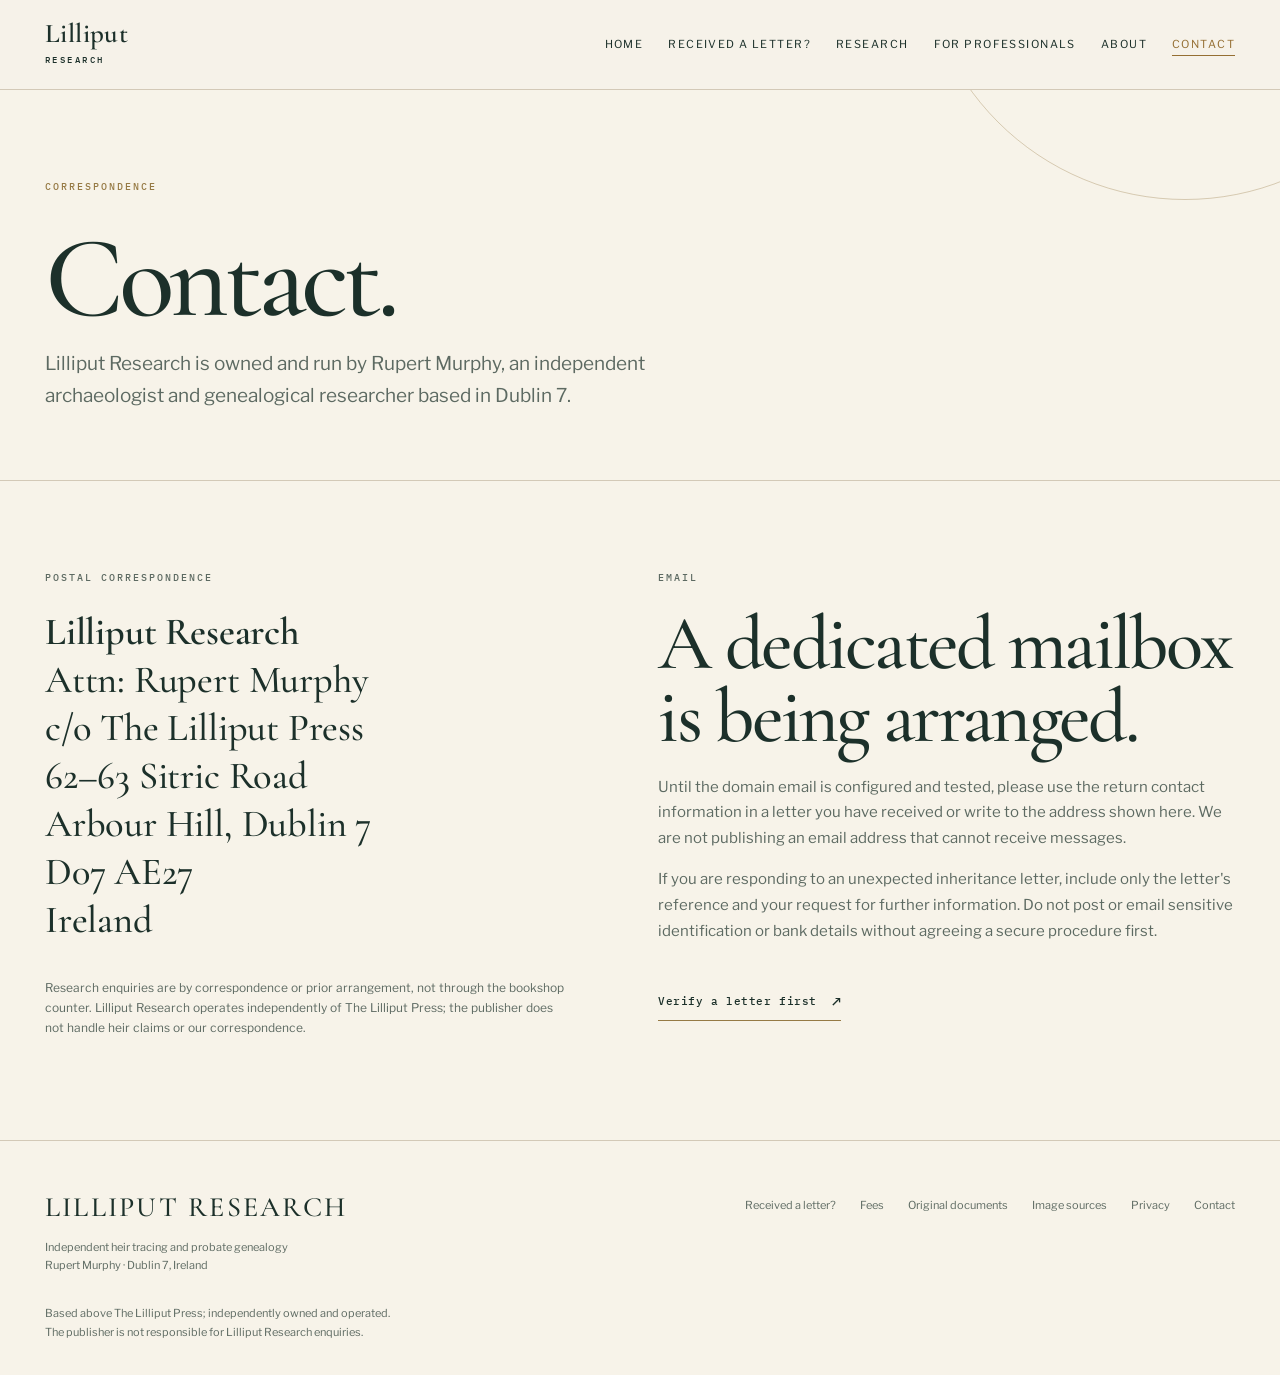
==== contact.html @ 7e323b59 "Add heir letter verification, professional routes, fees and contact pages" ====
<!doctype html><html lang="en"><head>
<meta charset="utf-8"><meta name="viewport" content="width=device-width,initial-scale=1">
<meta name="robots" content="noindex, nofollow">
<meta name="theme-color" content="#1c302a">
<meta name="description" content="Postal and contact details for Lilliput Research, an independent Dublin heir-research practice.">
<title>Contact · Lilliput Research</title>
<link rel="preconnect" href="https://fonts.googleapis.com"><link rel="preconnect" href="https://fonts.gstatic.com" crossorigin>
<link href="https://fonts.googleapis.com/css2?family=Cormorant+Garamond:wght@400;500;600&family=Libre+Franklin:wght@400;500;600&family=IBM+Plex+Mono:wght@400;500&display=swap" rel="stylesheet">
<link rel="stylesheet" href="site.css"></head><body>
<a class="skip-link" href="#main">Skip to content</a>
<header class="top"><div class="shell"><a class="word" href="index.html">Lilliput<span>Research</span></a><nav aria-label="Main navigation"><a href="index.html">Home</a><a href="letters.html">Received a letter?</a><a href="research.html">Research</a><a href="professionals.html">For professionals</a><a href="practice.html">About</a><a href="contact.html" aria-current="page">Contact</a></nav></div></header>
<main id="main"><section class="page-head"><div class="shell"><p class="eyebrow">Correspondence</p>
<h1 class="page-title">Contact.</h1>
<p class="page-intro">Lilliput Research is owned and run by Rupert Murphy, an independent archaeologist and genealogical researcher based in Dublin 7.</p></div></section>
<section class="section"><div class="shell contact-grid">
<div><p class="eyebrow">Postal correspondence</p><address class="postal-address">
<strong>Lilliput Research</strong><br>Attn: Rupert Murphy<br>c/o The Lilliput Press<br>62–63 Sitric Road<br>Arbour Hill, Dublin 7<br>D07 AE27<br>Ireland</address>
<p class="contact-note">Research enquiries are by correspondence or prior arrangement, not through the bookshop counter. Lilliput Research operates independently of The Lilliput Press; the publisher does not handle heir claims or our correspondence.</p></div>
<div><p class="eyebrow">Email</p><h2 class="contact-heading">A dedicated mailbox is being arranged.</h2>
<p>Until the domain email is configured and tested, please use the return contact information in a letter you have received or write to the address shown here. We are not publishing an email address that cannot receive messages.</p>
<p>If you are responding to an unexpected inheritance letter, include only the letter's reference and your request for further information. Do not post or email sensitive identification or bank details without agreeing a secure procedure first.</p>
<a class="inline-link" href="verify.html">Verify a letter first</a>
</div></div></section></main>
<footer><div class="shell">
 <div><a class="footbrand" href="index.html">Lilliput Research</a><p class="footer-small">Independent heir tracing and probate genealogy<br>Rupert Murphy · Dublin 7, Ireland</p></div>
 <div class="footlinks"><a href="letters.html">Received a letter?</a><a href="fees.html">Fees</a><a href="documents.html">Original documents</a><a href="sources.html">Image sources</a><a href="privacy.html">Privacy</a><a href="contact.html">Contact</a></div>
 <p class="footer-small">Based above The Lilliput Press; independently owned and operated.<br>The publisher is not responsible for Lilliput Research enquiries.</p>
 </div></footer>
</body></html>
---- site.css ----
:root{
 --ink:#1c302a;--soft:#5d6a62;--paper:#f7f3e9;--white:#fcf9f1;--brass:#967a45;--line:#d3c9b7;--mono:"IBM Plex Mono",monospace;
 --display:"Cormorant Garamond",Georgia,serif;--body:"Libre Franklin",Arial,sans-serif;--phi:1.618;
}
*,*::before,*::after{box-sizing:border-box}
html{scroll-behavior:smooth}
body{margin:0;background:var(--paper);color:var(--ink);font:400 15px/1.72 var(--body);-webkit-font-smoothing:antialiased}
a{color:inherit;text-decoration-thickness:1px;text-underline-offset:4px}
a:focus-visible,summary:focus-visible{outline:2px solid var(--brass);outline-offset:4px}
.shell{width:min(1190px,calc(100% - 64px));margin:auto}
.top{position:relative;z-index:5;border-bottom:1px solid var(--line);background:rgba(247,243,233,.94)}
.top .shell{min-height:89px;display:flex;align-items:center;justify-content:space-between;gap:34px}
.word{font:600 27px/.9 var(--display);letter-spacing:.015em;text-decoration:none;white-space:nowrap}
.word span{display:block;font:500 9px/1.6 var(--mono);text-transform:uppercase;letter-spacing:.27em;margin-top:7px}
nav{display:flex;align-items:center;flex-wrap:wrap;gap:11px 25px}
nav a{font-size:11px;text-transform:uppercase;letter-spacing:.13em;text-decoration:none;white-space:nowrap}
nav a:hover,nav a[aria-current=page]{color:#956f33;text-decoration:underline;text-underline-offset:7px}
.eyebrow,.folio,.overline{font:500 10px/1.5 var(--mono);text-transform:uppercase;letter-spacing:.2em;color:var(--brass)}
.eyebrow{margin:0 0 21px}
.underbar{border-top:1px solid var(--line)}
.hero{position:relative;isolation:isolate;min-height:700px;display:grid;place-items:center;overflow:hidden}
.hero .shell{position:relative;z-index:2;padding:88px 0 110px}
.hero::before{content:"";position:absolute;inset:0 0 0 43%;background:linear-gradient(90deg,rgba(247,243,233,.96) 0%,rgba(247,243,233,.23) 72%),url('assets/register.webp') center/cover no-repeat;opacity:.64;filter:sepia(.16);z-index:-1}
.hero::after{content:"";position:absolute;border:1px solid rgba(150,122,69,.52);border-radius:50%;width:880px;height:640px;right:-260px;top:-300px;transform:rotate(-20deg);pointer-events:none;z-index:0}
.hero-title{font:500 clamp(100px,15vw,199px)/.70 var(--display);letter-spacing:-.057em;text-transform:uppercase;max-width:780px;margin:36px 0 38px}
.hero-title span{display:block}
.hero-title span +span{margin-left:clamp(0px,2.25vw,32px)}
.hero-desc{font:400 clamp(23px,2.5vw,37px)/1.21 var(--display);max-width:485px;letter-spacing:-.008em;margin:40px 0 23px}
.hero-small{max-width:470px;color:var(--soft);font-size:13px;line-height:1.75}
.inline-link{font:500 11px/1.8 var(--mono);text-decoration:none;letter-spacing:.05em;border-bottom:1px solid var(--brass);padding-bottom:5px;display:inline-flex;gap:15px;align-items:center;margin-top:29px}
.inline-link::after{content:"↗";font-size:15px}
.arched-rule{width:100%;height:90px;display:block;stroke:var(--brass);stroke-width:.65;fill:none;opacity:.55}
.section{padding:89px 0;border-top:1px solid var(--line)}
.section h2,.page-title{font:500 clamp(50px,6vw,87px)/.95 var(--display);letter-spacing:-.035em;margin:0 0 21px}
.section p,.page-intro{max-width:630px;color:var(--soft)}
.chapter-line{margin:0 0 21px}
.lead-image{display:block;width:100%;height:100%;object-fit:cover;filter:grayscale(.2) sepia(.12)}
.image-pane{position:relative;overflow:hidden;background:#e2ddce}
.image-pane::after{content:"";position:absolute;inset:0;border:1px solid rgba(150,122,69,.12);pointer-events:none}
.editorial-grid{display:grid;grid-template-columns:minmax(0,1.618fr) minmax(260px,1fr);gap:55px;align-items:center}
.editorial-grid.reverse{grid-template-columns:minmax(260px,1fr) minmax(0,1.618fr)}
.image-pane.tall{aspect-ratio:5/6;max-height:600px}
.image-pane.wide{aspect-ratio:1.618}
.chapter-links{display:grid;grid-template-columns:repeat(3,minmax(0,1fr));gap:34px;margin-top:55px}
.chapter-links a{display:block;text-decoration:none;border-top:1px solid var(--brass);padding-top:21px}
.chapter-links strong{font:500 30px/.99 var(--display);letter-spacing:-.02em;display:block}
.chapter-links span{display:block;font:400 12px/1.7 var(--body);color:var(--soft);margin-top:13px}
.page-intro{font:400 19px/1.65 var(--body);max-width:680px;margin:0}
.page-head{padding:89px 0 69px;position:relative;overflow:hidden}
.page-head .shell{position:relative;z-index:1}
.page-head::after{content:"";width:530px;height:530px;border:1px solid rgba(150,122,69,.34);border-radius:50%;position:absolute;top:-420px;right:-170px;pointer-events:none}
.page-title{font-size:clamp(65px,9vw,125px);line-height:.85;letter-spacing:-.046em}
.page-head .eyebrow{margin-bottom:34px}
.essay{display:grid;grid-template-columns:1fr 1.618fr;gap:55px;align-items:start}
.essay .aside-title{font:500 34px/1 var(--display);margin:0}
.essay .copy p{max-width:650px;margin:0 0 21px}
.copy h3{font:500 38px/1.1 var(--display);margin:55px 0 13px}
.copy h3:first-child{margin-top:0}
.copy p{color:var(--soft)}
.proof-list{padding:0;list-style:none;counter-reset:steps}
.proof-list li{counter-increment:steps;display:grid;grid-template-columns:55px 1fr;gap:21px;padding:21px 0;border-top:1px solid var(--line)}
.proof-list li::before{content:counter(steps,decimal-leading-zero);font:500 12px var(--mono);color:var(--brass)}
.proof-list b{display:block;font:500 27px/1 var(--display)}
.proof-list span{display:block;margin-top:9px;font-size:13px;color:var(--soft)}
.paper-bleed{height:420px;overflow:hidden;position:relative}
.paper-bleed img{width:100%;height:100%;object-fit:cover;object-position:center 27%;filter:grayscale(.65) sepia(.18);opacity:.79}
.paper-bleed::after{content:"";position:absolute;inset:0;background:linear-gradient(90deg,var(--paper),transparent 38%,rgba(247,243,233,.10))}
.document-mosaic{display:grid;grid-template-columns:1.618fr 1fr;grid-template-rows:410px 330px;gap:13px}
.document-mosaic .doc:first-child{grid-row:span 2}
.doc{display:block;position:relative;overflow:hidden;background:#ded7c9}
.doc img{width:100%;height:100%;object-fit:cover;object-position:center;display:block;filter:grayscale(.4) sepia(.09);transition:transform .5s ease,filter .5s ease}
.doc:hover img{transform:scale(1.015);filter:grayscale(.15)}
.doc.lit img{filter:grayscale(.2)}
.doc:focus-visible{outline:3px solid var(--brass)}
.documents-secondary{display:grid;grid-template-columns:1fr 1.618fr;gap:13px;margin-top:13px;height:290px}
.pullquote{font:italic 500 clamp(28px,3.6vw,48px)/1.12 var(--display);letter-spacing:-.014em;margin:0;max-width:740px}
.letter-block{border-top:1px solid var(--line);padding:34px 0;display:grid;grid-template-columns:1fr 1.618fr;gap:55px}
.letter-block h2{font:500 38px/1.05 var(--display);margin:0}
.letter-block p{margin:0 0 18px;color:var(--soft)}
.faq details{border-top:1px solid var(--line);padding:21px 0}
.faq summary{font:500 25px/1.2 var(--display);cursor:pointer;list-style:none;position:relative;padding-right:34px}
.faq summary::after{content:"+";position:absolute;right:0;top:0;font:400 20px var(--mono);color:var(--brass)}
.faq details[open] summary::after{content:"−"}
.faq summary::-webkit-details-marker{display:none}
.faq p{font-size:13px;color:var(--soft);max-width:670px;margin:13px 0 0}
.facts{display:grid;grid-template-columns:1fr 1.618fr;gap:55px;max-width:950px}
.facts p{margin:0 0 21px;color:var(--soft)}
footer{border-top:1px solid var(--line);padding:55px 0 34px;font-size:11px;color:var(--soft)}
footer .shell{display:flex;justify-content:space-between;gap:13px 34px;flex-wrap:wrap}
footer a{text-decoration:none}footer a:hover{text-decoration:underline}
.footbrand{font:500 28px/.8 var(--display);color:var(--ink);letter-spacing:.08em;text-transform:uppercase}
.footlinks{display:flex;gap:24px;flex-wrap:wrap}
.thin{font-weight:400}
.sources{font-size:13px;max-width:690px;color:var(--soft)}
.sources li{margin:20px 0}
.sources a{text-decoration:underline}
.sr-only{position:absolute!important;width:1px;height:1px;overflow:hidden;clip:rect(0,0,0,0);white-space:nowrap}
@media(max-width:850px){
.shell{width:min(100% - 42px,1190px)}
.top .shell{padding:21px 0;align-items:start;flex-direction:column;gap:21px}
nav{gap:13px 19px}
.hero{min-height:600px}.hero .shell{padding:69px 0 89px}
.hero-title{font-size:clamp(75px,15.5vw,140px)}
.editorial-grid,.editorial-grid.reverse{grid-template-columns:1.2fr 1fr;gap:34px}
.document-mosaic{grid-template-rows:320px 280px}
}
@media(max-width:600px){
.shell{width:calc(100% - 42px)}
.hero::before{inset:12% -30% 10% 8%;opacity:.16}
.hero .shell{padding:68px 0 68px}
.hero-title{font-size:clamp(62px,18.7vw,110px);margin:40px 0 34px}
.hero-title span +span{margin-left:0}
.hero-desc{max-width:360px;font-size:29px}
.hero::after{width:480px;height:350px;right:-320px;top:-200px}
.section{padding:55px 0}
.section h2{font-size:58px}
.editorial-grid,.editorial-grid.reverse,.essay,.letter-block,.facts{grid-template-columns:1fr;gap:25px}
.chapter-links{grid-template-columns:1fr;gap:25px;margin-top:34px}
.page-head{padding:68px 0 55px}
.page-title{font-size:clamp(65px,15vw,95px)}
.essay .copy h3{margin-top:34px}
.document-mosaic{display:grid;grid-template-columns:1fr 1fr;grid-template-rows:270px 250px}
.document-mosaic .doc:first-child{grid-row:span 2}
.documents-secondary{height:180px}
.paper-bleed{height:280px}
.footer .shell,footer .shell{display:grid}
}
@media(max-width:380px){.hero-title{font-size:61px}.document-mosaic{grid-template-rows:225px 210px}}
@media(prefers-reduced-motion:reduce){html{scroll-behavior:auto}.doc img{transition:none}}

/* Practical routes borrowed from established probate-genealogy user journeys,
   with original Lilliput editorial presentation and no third-party branding. */
.skip-link{position:absolute;left:21px;top:-110px;background:var(--ink);color:white;padding:10px 16px;z-index:20}
.skip-link:focus{top:12px}
.hero-choices,.page-actions{display:flex;gap:13px;flex-wrap:wrap;align-items:center;margin-top:29px}
.choice-primary,.choice-secondary{display:inline-flex;align-items:center;justify-content:space-between;gap:22px;
padding:15px 21px;font:500 12px/1.45 var(--body);text-decoration:none;letter-spacing:.01em;
border:1px solid var(--ink);border-radius:2px 13px 2px 8px;min-height:50px;transition:background .17s ease}
.choice-primary{background:var(--ink);color:var(--paper)}
.choice-secondary{color:var(--ink);background:rgba(247,243,233,.72);border-color:var(--line)}
.choice-primary:hover{background:#305047}
.choice-secondary:hover{background:var(--white)}
.choice-primary span,.choice-secondary span{font:500 17px var(--mono)}
.audience-band{padding:55px 0;border-top:1px solid var(--line);border-bottom:1px solid var(--line)}
.audience-grid{display:grid;grid-template-columns:minmax(0,1fr) minmax(0,1fr);gap:34px}
.audience-route{position:relative;text-decoration:none;display:flex;flex-direction:column;align-items:flex-start;
padding:24px 38px 34px 0;border-top:1px solid var(--brass)}
.audience-route strong{display:block;font:500 clamp(34px,3.3vw,47px)/1.05 var(--display);letter-spacing:-.02em;margin:11px 0 15px}
.audience-route>span:not(.eyebrow){font-size:13px;color:var(--soft);max-width:360px}
.audience-route b{font:400 24px var(--mono);position:absolute;right:15px;top:26px;color:var(--brass)}
.audience-route:hover strong{text-decoration:underline;text-decoration-color:var(--brass);text-decoration-thickness:1px;text-underline-offset:7px}
.assurance-band{border-bottom:1px solid var(--line);padding:20px 0}
.assurance-band .shell{display:flex;flex-wrap:wrap;gap:13px 34px;justify-content:space-between}
.assurance-band span{font:500 10px/1.6 var(--mono);letter-spacing:.02em;color:var(--soft)}
.page-actions{margin-top:34px}
.trust-strip{padding-top:15px}
.postal-address{font:500 clamp(28px,3vw,40px)/1.25 var(--display);font-style:normal;letter-spacing:-.005em}
.postal-address strong{font-weight:600}
.contact-grid{display:grid;grid-template-columns:1fr 1.1fr;gap:89px}
.contact-note{font:400 12px/1.7 var(--body);color:var(--soft);margin-top:34px;max-width:400px}
.contact-heading{font:500 44px/1.1 var(--display);margin:0 0 21px}
.contact-grid p{color:var(--soft)}
.professional-list{padding-left:22px;margin:0 0 25px;color:var(--soft)}
.professional-list li{padding:0 0 15px 2px}
.footer-small{font-size:11px;line-height:1.7;max-width:345px;margin:16px 0 0;color:var(--soft)}
footer .footbrand{text-decoration:none}
footer .shell{align-items:start}
.eyebrow{line-height:1.65}
@media(max-width:850px){.contact-grid{gap:34px}}
@media(max-width:620px){
 .hero-choices,.page-actions{align-items:stretch}
 .hero-choices .choice-primary,.hero-choices .choice-secondary{width:100%}
 .audience-grid,.contact-grid{grid-template-columns:1fr;gap:21px}
 .audience-band{padding:34px 0}
 .audience-route{padding:21px 34px 25px 0}
 .assurance-band .shell{display:block}
 .assurance-band span{display:block;margin-bottom:9px}
 .contact-heading{font-size:38px}
 .page-actions .choice-primary,.page-actions .choice-secondary{width:100%}
}
@media(prefers-reduced-motion:reduce){.choice-primary,.choice-secondary{transition:none}}
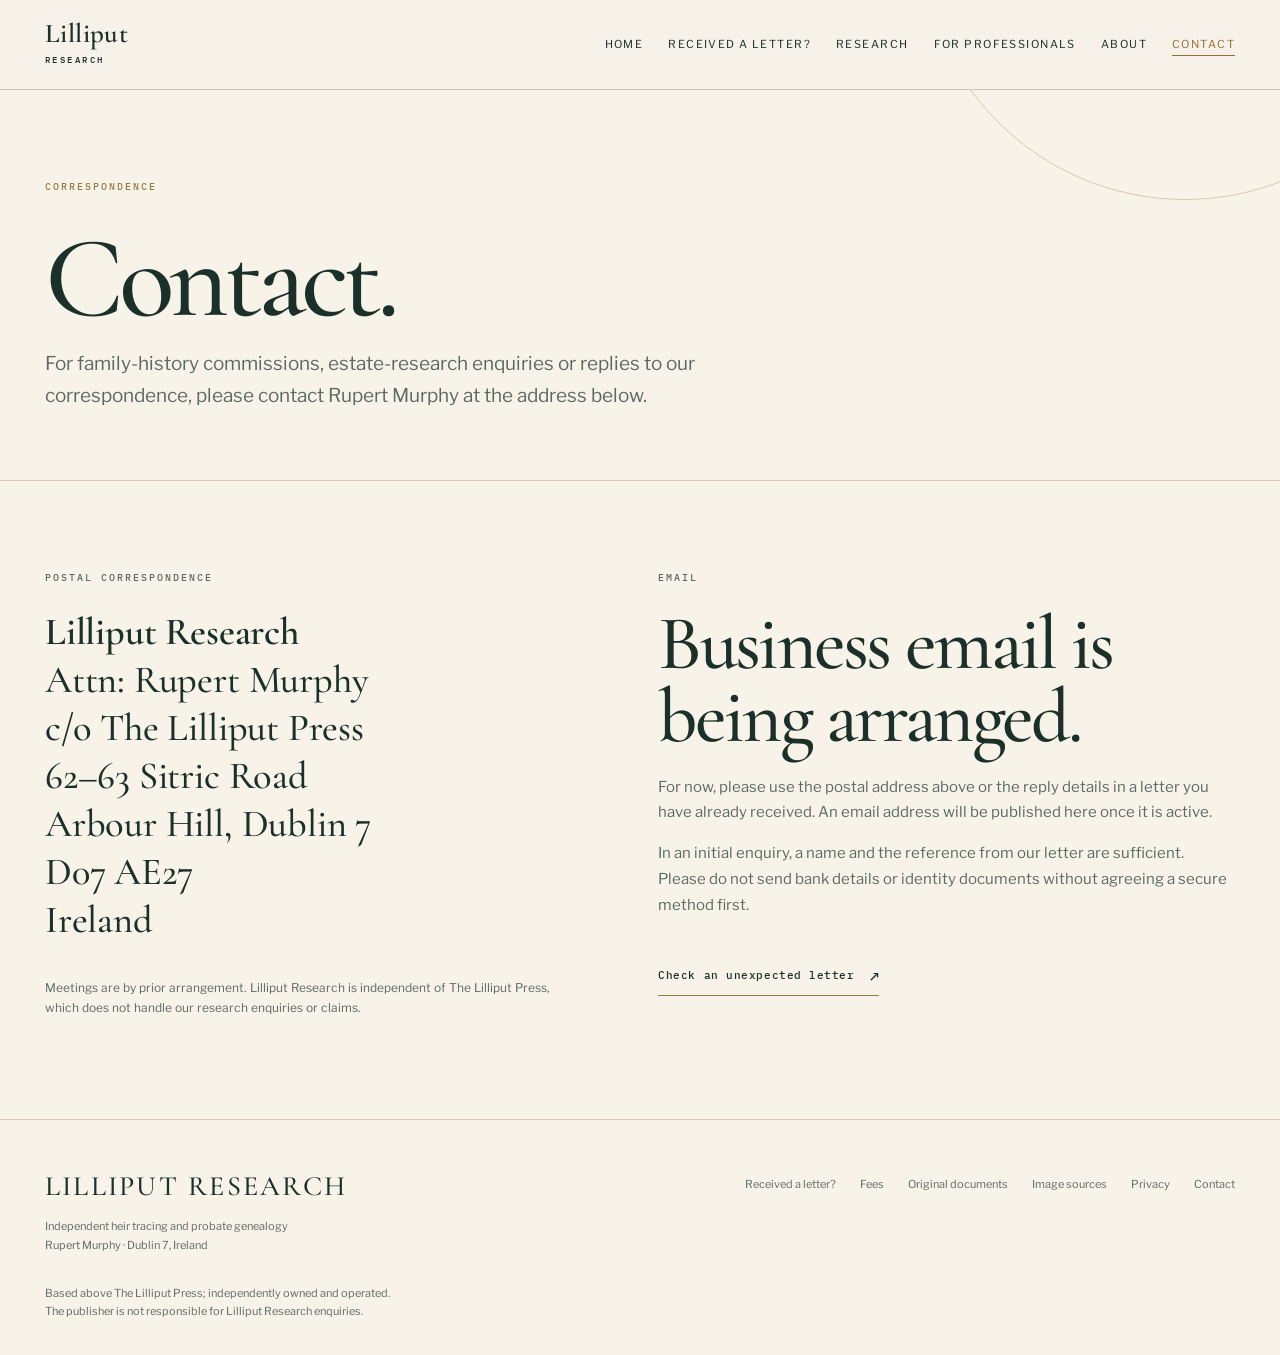
==== commit e7078fe9: "Focus all Lilliput pages on services, verification and reader needs" ====
--- a/contact.html
+++ b/contact.html
@@ -2,24 +2,25 @@
 <meta charset="utf-8"><meta name="viewport" content="width=device-width,initial-scale=1">
 <meta name="robots" content="noindex, nofollow">
 <meta name="theme-color" content="#1c302a">
-<meta name="description" content="Postal and contact details for Lilliput Research, an independent Dublin heir-research practice.">
+<meta name="description" content="Postal correspondence details for Rupert Murphy at Lilliput Research, Dublin 7.">
 <title>Contact · Lilliput Research</title>
 <link rel="preconnect" href="https://fonts.googleapis.com"><link rel="preconnect" href="https://fonts.gstatic.com" crossorigin>
 <link href="https://fonts.googleapis.com/css2?family=Cormorant+Garamond:wght@400;500;600&family=Libre+Franklin:wght@400;500;600&family=IBM+Plex+Mono:wght@400;500&display=swap" rel="stylesheet">
 <link rel="stylesheet" href="site.css"></head><body>
 <a class="skip-link" href="#main">Skip to content</a>
 <header class="top"><div class="shell"><a class="word" href="index.html">Lilliput<span>Research</span></a><nav aria-label="Main navigation"><a href="index.html">Home</a><a href="letters.html">Received a letter?</a><a href="research.html">Research</a><a href="professionals.html">For professionals</a><a href="practice.html">About</a><a href="contact.html" aria-current="page">Contact</a></nav></div></header>
-<main id="main"><section class="page-head"><div class="shell"><p class="eyebrow">Correspondence</p>
+<main id="main">
+<section class="page-head"><div class="shell"><p class="eyebrow">Correspondence</p>
 <h1 class="page-title">Contact.</h1>
-<p class="page-intro">Lilliput Research is owned and run by Rupert Murphy, an independent archaeologist and genealogical researcher based in Dublin 7.</p></div></section>
+<p class="page-intro">For family-history commissions, estate-research enquiries or replies to our correspondence, please contact Rupert Murphy at the address below.</p></div></section>
 <section class="section"><div class="shell contact-grid">
 <div><p class="eyebrow">Postal correspondence</p><address class="postal-address">
 <strong>Lilliput Research</strong><br>Attn: Rupert Murphy<br>c/o The Lilliput Press<br>62–63 Sitric Road<br>Arbour Hill, Dublin 7<br>D07 AE27<br>Ireland</address>
-<p class="contact-note">Research enquiries are by correspondence or prior arrangement, not through the bookshop counter. Lilliput Research operates independently of The Lilliput Press; the publisher does not handle heir claims or our correspondence.</p></div>
-<div><p class="eyebrow">Email</p><h2 class="contact-heading">A dedicated mailbox is being arranged.</h2>
-<p>Until the domain email is configured and tested, please use the return contact information in a letter you have received or write to the address shown here. We are not publishing an email address that cannot receive messages.</p>
-<p>If you are responding to an unexpected inheritance letter, include only the letter's reference and your request for further information. Do not post or email sensitive identification or bank details without agreeing a secure procedure first.</p>
-<a class="inline-link" href="verify.html">Verify a letter first</a>
+<p class="contact-note">Meetings are by prior arrangement. Lilliput Research is independent of The Lilliput Press, which does not handle our research enquiries or claims.</p></div>
+<div><p class="eyebrow">Email</p><h2 class="contact-heading">Business email is being arranged.</h2>
+<p>For now, please use the postal address above or the reply details in a letter you have already received. An email address will be published here once it is active.</p>
+<p>In an initial enquiry, a name and the reference from our letter are sufficient. Please do not send bank details or identity documents without agreeing a secure method first.</p>
+<a class="inline-link" href="verify.html">Check an unexpected letter</a>
 </div></div></section></main>
 <footer><div class="shell">
  <div><a class="footbrand" href="index.html">Lilliput Research</a><p class="footer-small">Independent heir tracing and probate genealogy<br>Rupert Murphy · Dublin 7, Ireland</p></div>
--- a/site.css
+++ b/site.css
@@ -180,3 +180,6 @@
  .page-actions .choice-primary,.page-actions .choice-secondary{width:100%}
 }
 @media(prefers-reduced-motion:reduce){.choice-primary,.choice-secondary{transition:none}}
+
+/* Plain privacy text, not a promotional card */
+.privacy-note{font-size:12px!important;border-top:1px solid var(--line);padding-top:21px;margin-top:34px;color:var(--soft)}
